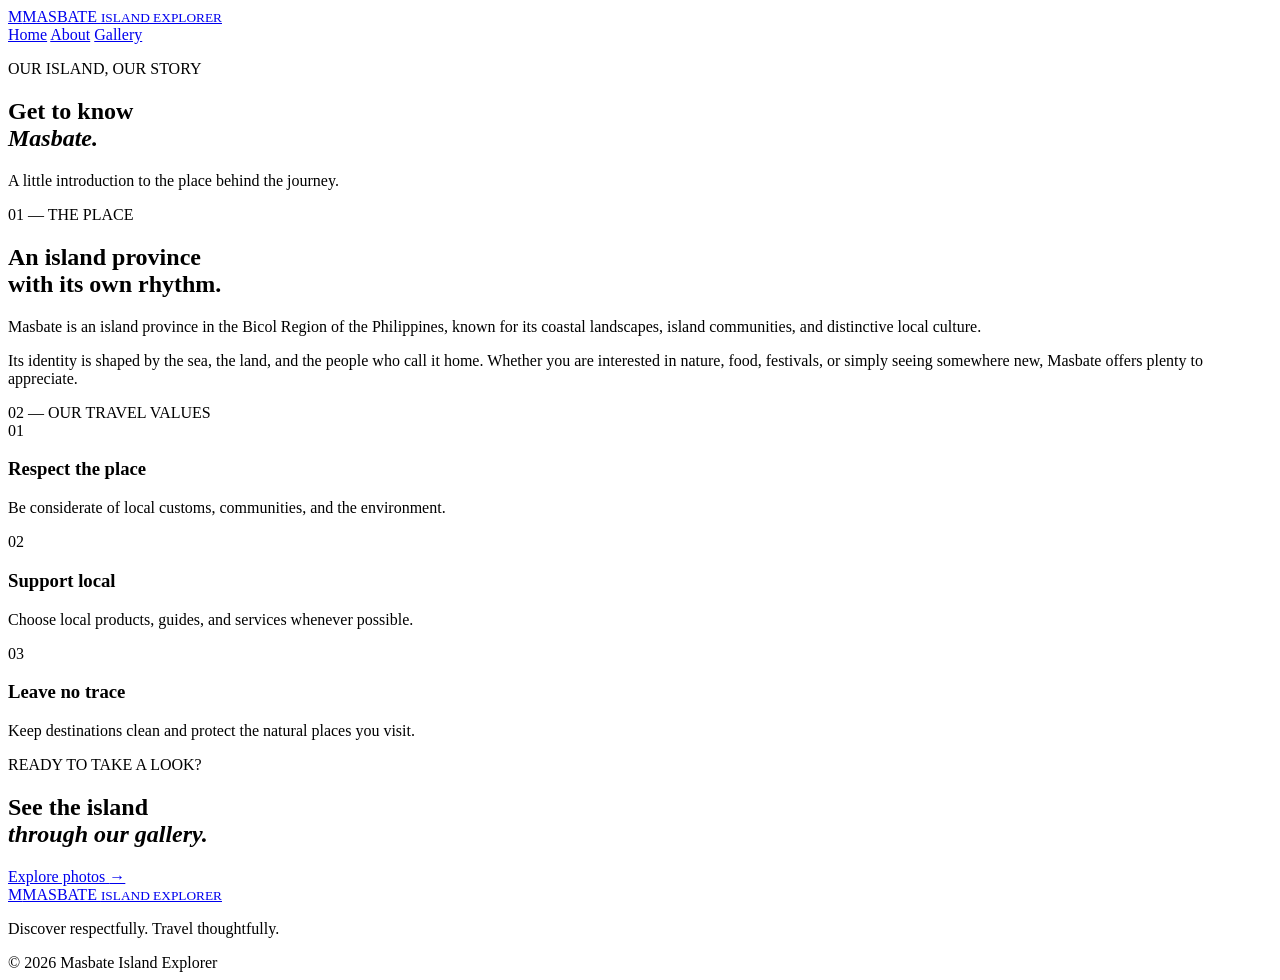
==== about.html @ 05bbf315 "Add files via upload" ====
<!DOCTYPE html>
<html lang="en">
<head>
  <meta charset="UTF-8">
  <meta name="viewport" content="width=device-width, initial-scale=1.0">
  <meta name="description" content="Learn about Masbate and the inspiration behind Masbate Island Explorer.">
  <title>Masbate Island Explorer | About</title>
  <link rel="stylesheet" href="css/style.css">
</head>
<body>
  <header class="site-header">
    <a class="brand" href="index.html"><span class="brand-mark">M</span><span>MASBATE <small>ISLAND EXPLORER</small></span></a>
    <nav aria-label="Main navigation">
      <a href="index.html">Home</a>
      <a class="active" href="about.html">About</a>
      <a href="gallery.html">Gallery</a>
    </nav>
  </header>

  <main>
    <section class="page-hero about-hero">
      <div class="page-hero-inner"><p class="eyebrow">OUR ISLAND, OUR STORY</p><h1>Get to know<br><em>Masbate.</em></h1><p>A little introduction to the place behind the journey.</p></div>
    </section>

    <section class="section-wrap about-content">
      <div class="section-label">01 — THE PLACE</div>
      <div class="intro-grid">
        <h2>An island province<br>with its own rhythm.</h2>
        <div><p class="lead">Masbate is an island province in the Bicol Region of the Philippines, known for its coastal landscapes, island communities, and distinctive local culture.</p><p>Its identity is shaped by the sea, the land, and the people who call it home. Whether you are interested in nature, food, festivals, or simply seeing somewhere new, Masbate offers plenty to appreciate.</p></div>
      </div>
      <div class="about-photo" role="img" aria-label="Aerial view of a tropical island and turquoise sea"></div>
    </section>

    <section class="values-section">
      <div class="section-wrap">
        <div class="section-label">02 — OUR TRAVEL VALUES</div>
        <div class="values-grid">
          <article><span>01</span><h3>Respect the place</h3><p>Be considerate of local customs, communities, and the environment.</p></article>
          <article><span>02</span><h3>Support local</h3><p>Choose local products, guides, and services whenever possible.</p></article>
          <article><span>03</span><h3>Leave no trace</h3><p>Keep destinations clean and protect the natural places you visit.</p></article>
        </div>
      </div>
    </section>
    <section class="closing-cta section-wrap"><p class="eyebrow">READY TO TAKE A LOOK?</p><h2>See the island<br><em>through our gallery.</em></h2><a class="button button-dark" href="gallery.html">Explore photos <span>→</span></a></section>
  </main>

  <footer class="site-footer"><a class="brand footer-brand" href="index.html"><span class="brand-mark">M</span><span>MASBATE <small>ISLAND EXPLORER</small></span></a><p>Discover respectfully. Travel thoughtfully.</p><span>© 2026 Masbate Island Explorer</span></footer>
</body>
</html>
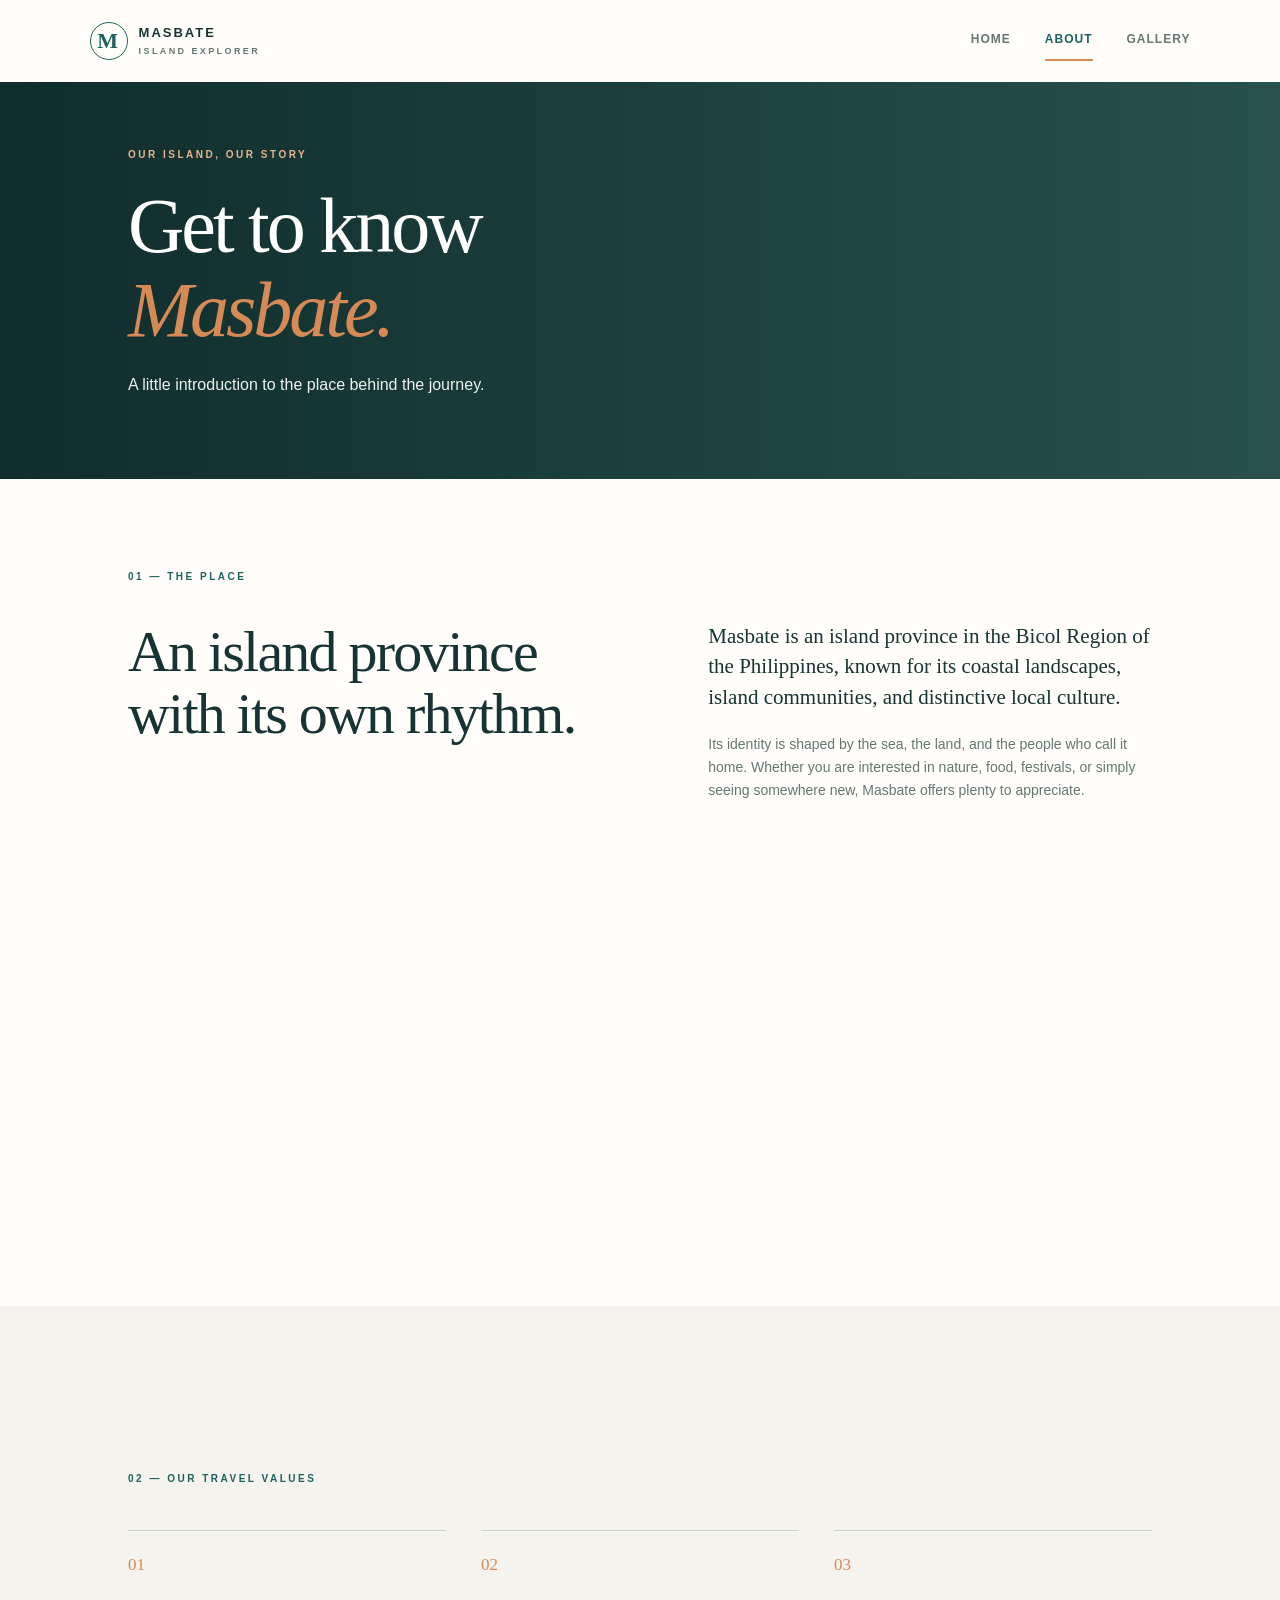
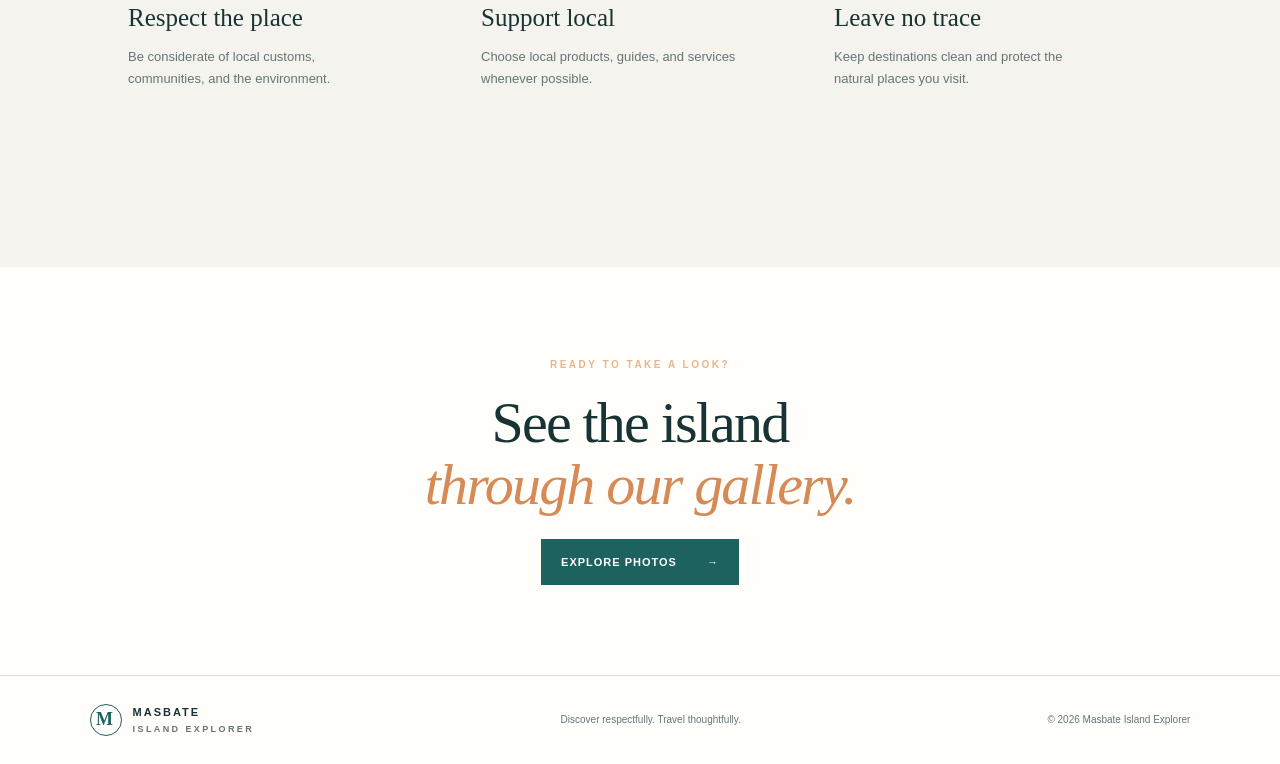
==== commit 133e5bd2: "Update about.html" ====
--- a/about.html
+++ b/about.html
@@ -5,7 +5,7 @@
   <meta name="viewport" content="width=device-width, initial-scale=1.0">
   <meta name="description" content="Learn about Masbate and the inspiration behind Masbate Island Explorer.">
   <title>Masbate Island Explorer | About</title>
-  <link rel="stylesheet" href="css/style.css">
+  <link rel="stylesheet" href="style.css">
 </head>
 <body>
   <header class="site-header">
--- a/style.css
+++ b/style.css
@@ -0,0 +1,108 @@
+:root {
+  --ink: #183333;
+  --muted: #657675;
+  --cream: #f5f3ed;
+  --paper: #fffefa;
+  --teal: #1e6260;
+  --orange: #d68a55;
+  --line: #d9dfd8;
+}
+* { box-sizing: border-box; }
+html { scroll-behavior: smooth; }
+body { margin: 0; color: var(--ink); background: var(--paper); font-family: Arial, Helvetica, sans-serif; line-height: 1.65; }
+a { color: inherit; text-decoration: none; }
+.site-header { min-height: 82px; padding: 0 7%; display: flex; align-items: center; justify-content: space-between; gap: 24px; background: var(--paper); }
+.brand { display: inline-flex; align-items: center; gap: 11px; font-size: 13px; font-weight: 800; letter-spacing: 2px; line-height: 1.2; }
+.brand small { display: block; margin-top: 5px; color: var(--muted); font-size: 9px; letter-spacing: 2.4px; }
+.brand-mark { width: 38px; height: 38px; display: grid; place-items: center; border: 1px solid var(--teal); border-radius: 50%; color: var(--teal); font-family: Georgia, serif; font-size: 22px; }
+nav { display: flex; gap: 34px; align-items: center; }
+nav a { padding: 9px 0; color: var(--muted); font-size: 12px; font-weight: 700; letter-spacing: 1px; text-transform: uppercase; border-bottom: 2px solid transparent; }
+nav a:hover, nav a:focus, nav a.active { color: var(--teal); border-color: var(--orange); }
+.hero { min-height: 590px; position: relative; display: flex; align-items: center; padding: 80px 10%; color: white; background: #315c58 url('https://images.unsplash.com/photo-1500375592092-40eb2168fd21?auto=format&fit=crop&w=2000&q=90') center 52%/cover no-repeat; }
+.hero-shade { position: absolute; inset: 0; background: linear-gradient(90deg, rgba(8,35,35,.82), rgba(8,35,35,.28) 75%), linear-gradient(0deg, rgba(8,35,35,.28), transparent 60%); }
+.hero-content { position: relative; z-index: 1; max-width: 600px; }
+.eyebrow, .section-label { font-size: 10px; font-weight: 800; letter-spacing: 2.5px; }
+.eyebrow { color: #e8b58e; }
+h1, h2, h3, p { margin-top: 0; }
+h1, h2 { font-family: Georgia, 'Times New Roman', serif; font-weight: 400; line-height: 1.08; }
+h1 { margin: 20px 0; font-size: clamp(54px, 8vw, 92px); letter-spacing: -3px; }
+h1 em, h2 em { color: var(--orange); font-weight: 400; }
+.hero-copy { max-width: 430px; color: #edf3ef; font-size: 15px; }
+.button { display: inline-flex; align-items: center; gap: 30px; margin-top: 22px; padding: 14px 20px; font-size: 11px; font-weight: 800; letter-spacing: 1px; text-transform: uppercase; transition: transform .2s, background .2s; }
+.button:hover { transform: translateY(-3px); }
+.button-light { color: var(--ink); background: #fffefa; }
+.button-dark { color: white; background: var(--teal); }
+.button-dark:hover { background: #124947; }
+.hero-note { position: absolute; z-index: 1; right: 7%; bottom: 28px; left: 7%; display: flex; justify-content: space-between; color: #e6ece8; font-size: 9px; letter-spacing: 2px; }
+.section-wrap { padding: 90px 10%; }
+.section-label { color: var(--teal); }
+.intro-grid { display: grid; grid-template-columns: 1.1fr 1fr; gap: 9%; margin-top: 35px; }
+h2 { margin-bottom: 0; font-size: clamp(38px, 5vw, 58px); letter-spacing: -1.8px; }
+.lead { color: var(--ink); font-family: Georgia, serif; font-size: 21px; line-height: 1.45; }
+.intro-grid div > p:not(.lead) { color: var(--muted); font-size: 14px; }
+.text-link { display: inline-block; margin-top: 14px; padding-bottom: 6px; border-bottom: 1px solid var(--orange); color: var(--teal); font-size: 11px; font-weight: 800; letter-spacing: 1px; text-transform: uppercase; }
+.text-link span { margin-left: 15px; }
+.feature-band { display: grid; grid-template-columns: 1fr 1fr; min-height: 430px; background: var(--cream); }
+.feature-image { min-height: 430px; background: url('https://images.unsplash.com/photo-1519046904884-53103b34b206?auto=format&fit=crop&w=1400&q=85') center/cover no-repeat; }
+.feature-copy { align-self: center; max-width: 530px; padding: 65px 12%; }
+.feature-copy h2 { margin: 18px 0; }
+.feature-copy > p:not(.eyebrow) { color: var(--muted); font-size: 14px; }
+.highlights { padding-top: 80px; padding-bottom: 100px; }
+.highlight-grid, .values-grid { display: grid; grid-template-columns: repeat(3, 1fr); gap: 35px; margin-top: 42px; }
+.highlight-grid article { padding-top: 20px; border-top: 1px solid var(--line); }
+.number, .values-grid article > span { color: var(--orange); font-family: Georgia, serif; font-size: 17px; }
+.highlight-grid h3, .values-grid h3 { margin: 18px 0 8px; font-family: Georgia, serif; font-size: 25px; font-weight: 400; }
+.highlight-grid p, .values-grid p { max-width: 260px; color: var(--muted); font-size: 13px; }
+.site-footer { display: flex; align-items: center; justify-content: space-between; gap: 20px; padding: 28px 7%; border-top: 1px solid var(--line); }
+.site-footer > p, .site-footer > span { margin: 0; color: var(--muted); font-size: 10px; }
+.footer-brand { font-size: 11px; }
+.footer-brand .brand-mark { width: 32px; height: 32px; font-size: 18px; }
+.page-hero { min-height: 390px; display: flex; align-items: center; padding: 65px 10%; color: white; background-position: center; background-size: cover; }
+.about-hero { background-image: linear-gradient(90deg, rgba(8,35,35,.82), rgba(8,35,35,.2)), url('https://images.unsplash.com/photo-1473116763249-2c2c7f3a1d4a?auto=format&fit=crop&w=1800&q=85'); background-color: #315c58; }
+.gallery-hero { background-image: linear-gradient(90deg, rgba(8,35,35,.82), rgba(8,35,35,.2)), url('https://images.unsplash.com/photo-1507525428034-b723cf961d3e?auto=format&fit=crop&w=1800&q=85'); }
+.page-hero-inner { max-width: 650px; }
+.page-hero h1 { font-size: clamp(52px, 7vw, 78px); }
+.page-hero-inner > p:last-child { color: #edf3ef; }
+.about-content { padding-bottom: 75px; }
+.about-photo { height: 360px; margin-top: 55px; background: url('https://images.unsplash.com/photo-1501785888041-af3ef285b470?auto=format&fit=crop&w=1800&q=85') center 55%/cover no-repeat; }
+.values-section { padding: 75px 0; background: var(--cream); }
+.values-grid article { padding-top: 20px; border-top: 1px solid #cdd6ce; }
+.closing-cta { text-align: center; }
+.closing-cta h2 { margin-top: 18px; }
+.gallery-section { padding-top: 75px; }
+.gallery-heading { display: flex; align-items: end; justify-content: space-between; gap: 45px; margin-bottom: 38px; }
+.gallery-heading h2 { margin-top: 22px; }
+.gallery-heading > p { max-width: 340px; margin-bottom: 5px; color: var(--muted); font-size: 13px; }
+.photo-grid { display: grid; grid-template-columns: repeat(3, 1fr); gap: 18px; }
+.photo-card { min-width: 0; margin: 0; background: var(--cream); }
+.photo-card img { display: block; width: 100%; height: 240px; object-fit: cover; transition: filter .25s; }
+.photo-card:hover img { filter: saturate(1.2); }
+.photo-card figcaption { padding: 13px 15px; font-family: Georgia, serif; font-size: 17px; }
+.photo-card figcaption span { margin-right: 12px; color: var(--orange); font-family: Arial, sans-serif; font-size: 10px; }
+.gallery-note { margin-top: 22px; color: var(--muted); font-size: 11px; }
+a:focus-visible { outline: 3px solid var(--orange); outline-offset: 4px; }
+@media (max-width: 700px) {
+  .site-header { min-height: 74px; padding: 14px 5%; flex-wrap: wrap; }
+  nav { gap: 19px; }
+  nav a { font-size: 10px; }
+  .brand { font-size: 11px; }
+  .hero { min-height: 540px; padding: 70px 7%; }
+  .hero-note { left: 7%; right: 7%; font-size: 8px; }
+  .section-wrap { padding: 65px 7%; }
+  .intro-grid, .feature-band { grid-template-columns: 1fr; gap: 25px; }
+  .feature-image { min-height: 280px; }
+  .feature-copy { padding: 55px 7%; }
+  .highlight-grid, .values-grid { grid-template-columns: 1fr; gap: 25px; }
+  .site-footer { align-items: flex-start; flex-direction: column; padding: 28px 7%; }
+  .page-hero { min-height: 350px; padding: 55px 7%; }
+  .about-photo { height: 260px; }
+  .gallery-heading { align-items: flex-start; flex-direction: column; gap: 18px; }
+  .photo-grid { grid-template-columns: repeat(2, 1fr); gap: 12px; }
+  .photo-card img { height: 175px; }
+}
+@media (max-width: 420px) {
+  .site-header { justify-content: center; }
+  nav { width: 100%; justify-content: center; }
+  .photo-grid { grid-template-columns: 1fr; }
+  .photo-card img { height: 230px; }
+}
